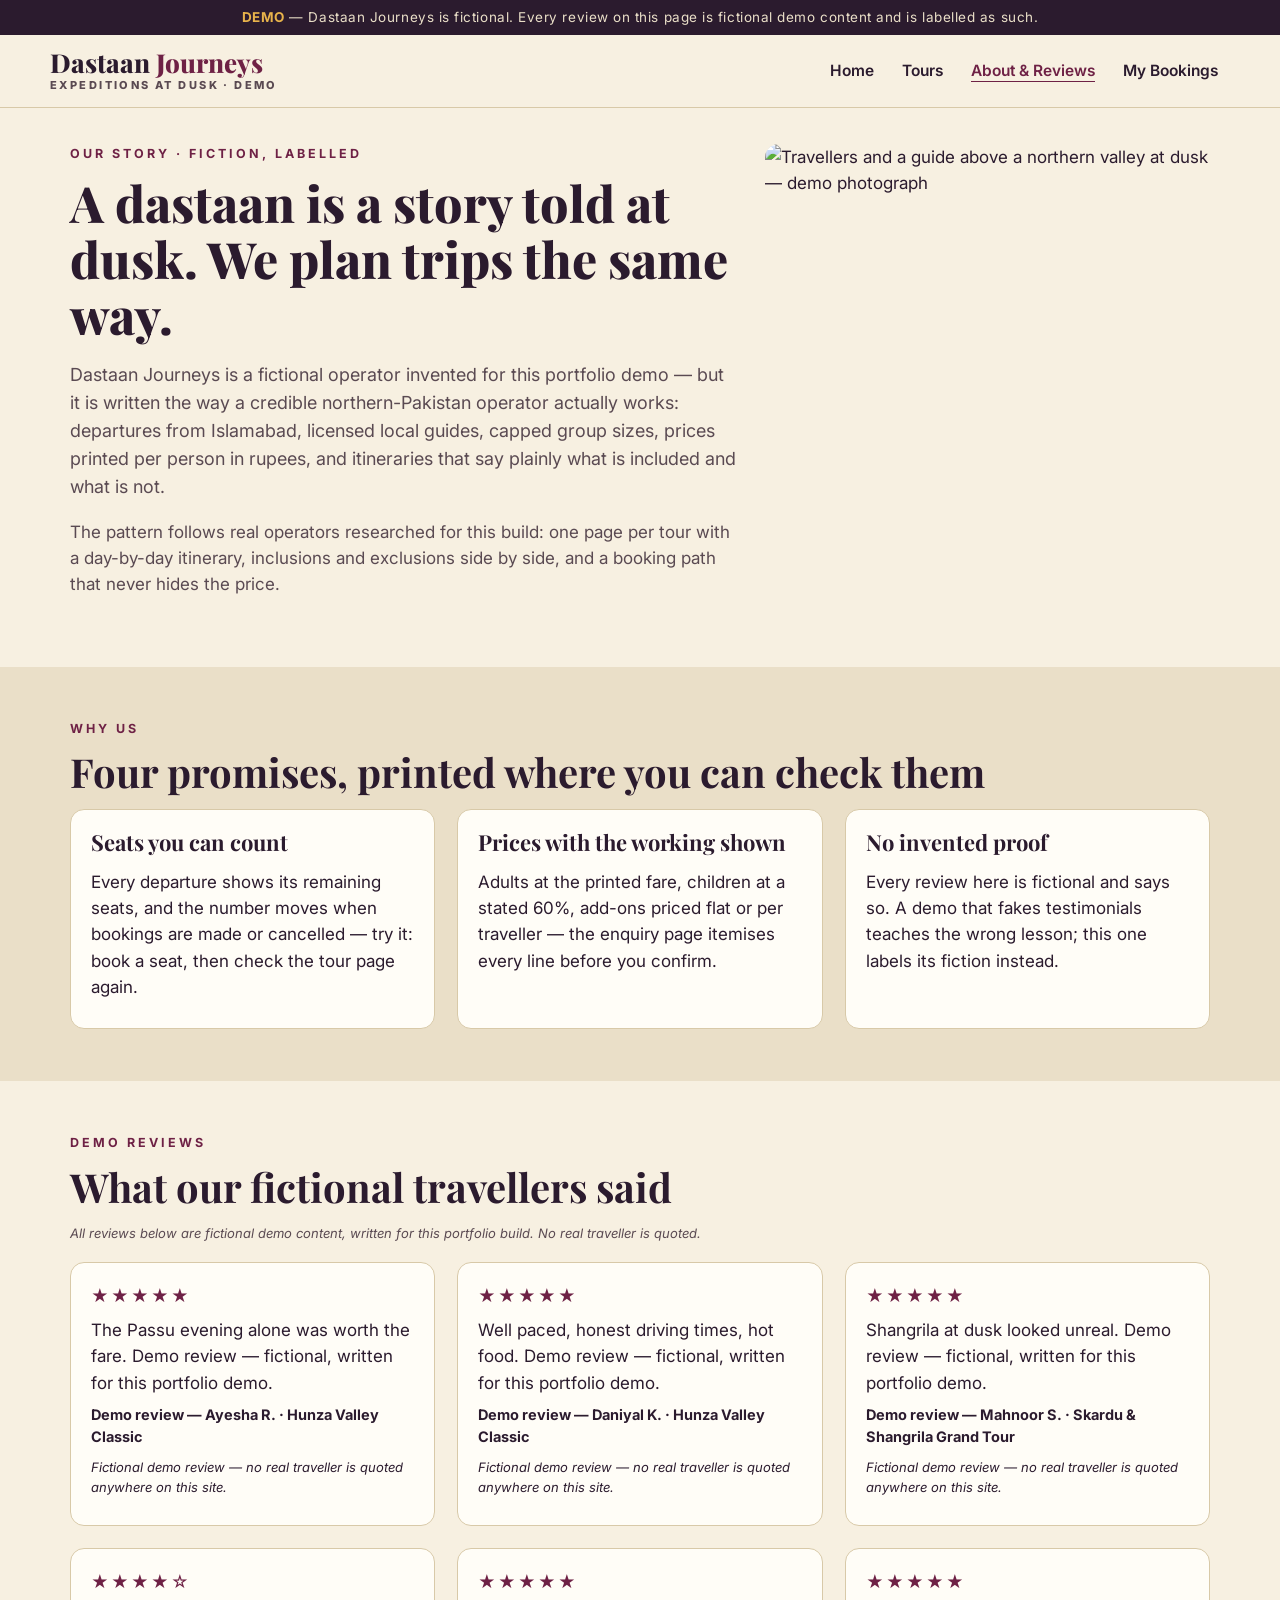
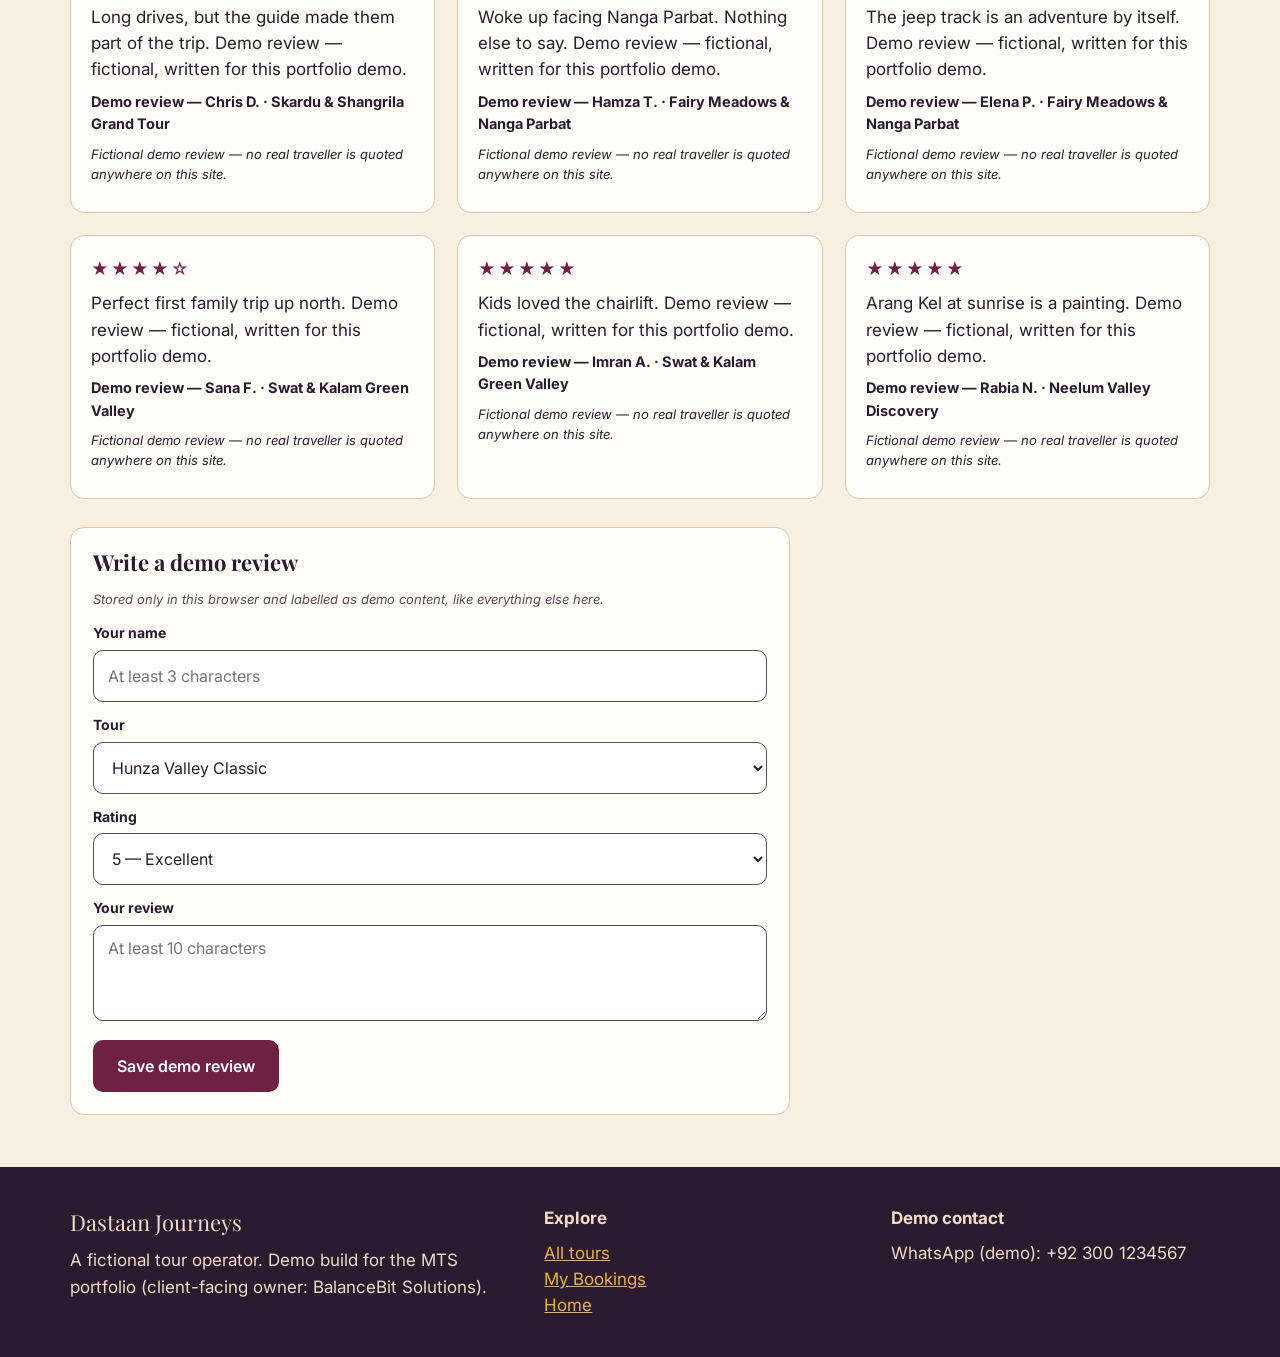
==== about.html @ e7854fab "Queue #10: Dastaan Journeys travel & tour booking demo (text files; images pending web-upload)" ====
<!DOCTYPE html>
<html lang="en">
<head>
<meta charset="utf-8">
<meta name="viewport" content="width=device-width, initial-scale=1">
<title>About &amp; Reviews — Dastaan Journeys (Demo)</title>
<meta name="description" content="DEMO: the fictional story of Dastaan Journeys, why travellers (in this fiction) choose it, and clearly labelled fictional demo reviews.">
<link rel="icon" href="assets/favicon.svg" type="image/svg+xml">
<link rel="preconnect" href="https://fonts.googleapis.com">
<link rel="preconnect" href="https://fonts.gstatic.com" crossorigin>
<link href="https://fonts.googleapis.com/css2?family=Playfair+Display:wght@600;700;800&family=Inter:wght@400;600;700;800&display=swap" rel="stylesheet">
<link rel="stylesheet" href="css/style.css">
</head>
<body>
<a class="skip" href="#main">Skip to content</a>
<div class="demo-bar"><strong>DEMO</strong> — Dastaan Journeys is fictional. Every review on this page is fictional demo content and is labelled as such.</div>
<header class="site"><div class="wrap site-in">
  <a class="logo" href="index.html">Dastaan <em>Journeys</em><small>Expeditions at dusk · Demo</small></a>
  <nav class="main" aria-label="Main">
    <a href="index.html">Home</a>
    <a href="tours.html">Tours</a>
    <a href="about.html" aria-current="page">About &amp; Reviews</a>
    <a href="bookings.html" data-nav-bookings>My Bookings</a>
  </nav>
</div></header>
<main id="main">
  <section class="band" style="padding-top:36px"><div class="wrap cols">
    <div>
      <p class="eyebrow">Our story · Fiction, labelled</p>
      <h1 style="font-size:clamp(34px,4.6vw,50px)">A dastaan is a story told at dusk. We plan trips the same way.</h1>
      <p style="color:var(--muted);font-size:18px">Dastaan Journeys is a fictional operator invented for this portfolio demo — but it is written the way a credible northern-Pakistan operator actually works: departures from Islamabad, licensed local guides, capped group sizes, prices printed per person in rupees, and itineraries that say plainly what is included and what is not.</p>
      <p style="color:var(--muted)">The pattern follows real operators researched for this build: one page per tour with a day-by-day itinerary, inclusions and exclusions side by side, and a booking path that never hides the price.</p>
    </div>
    <img src="assets/guide.jpg" alt="Travellers and a guide above a northern valley at dusk — demo photograph" style="border-radius:14px;width:100%;height:100%;object-fit:cover;min-height:280px">
  </div></section>

  <section class="band sand"><div class="wrap">
    <p class="eyebrow">Why us</p>
    <h2>Four promises, printed where you can check them</h2>
    <div class="grid">
      <article class="review"><h3>Seats you can count</h3><p>Every departure shows its remaining seats, and the number moves when bookings are made or cancelled — try it: book a seat, then check the tour page again.</p></article>
      <article class="review"><h3>Prices with the working shown</h3><p>Adults at the printed fare, children at a stated 60%, add-ons priced flat or per traveller — the enquiry page itemises every line before you confirm.</p></article>
      <article class="review"><h3>No invented proof</h3><p>Every review here is fictional and says so. A demo that fakes testimonials teaches the wrong lesson; this one labels its fiction instead.</p></article>
    </div>
  </div></section>

  <section class="band"><div class="wrap">
    <p class="eyebrow">Demo reviews</p>
    <h2>What our fictional travellers said</h2>
    <p class="demo-note" style="margin-bottom:18px">All reviews below are fictional demo content, written for this portfolio build. No real traveller is quoted.</p>
    <div class="grid" data-reviews></div>

    <div class="panel" style="margin-top:28px;max-width:720px">
      <h3 style="margin-top:0">Write a demo review</h3>
      <p class="demo-note">Stored only in this browser and labelled as demo content, like everything else here.</p>
      <form data-review-form novalidate style="display:grid;gap:12px">
        <div><label class="flabel" for="r-name">Your name</label>
          <input type="text" id="r-name" data-r-name placeholder="At least 3 characters">
          <p class="err" data-r-error="name"></p></div>
        <div><label class="flabel" for="r-tour">Tour</label>
          <select id="r-tour" data-r-tour></select></div>
        <div><label class="flabel" for="r-rating">Rating</label>
          <select id="r-rating" data-r-rating>
            <option value="5">5 — Excellent</option><option value="4">4 — Good</option>
            <option value="3">3 — Mixed</option><option value="2">2 — Poor</option><option value="1">1 — Bad</option>
          </select></div>
        <div><label class="flabel" for="r-text">Your review</label>
          <textarea id="r-text" data-r-text placeholder="At least 10 characters"></textarea>
          <p class="err" data-r-error="text"></p></div>
        <p style="margin:0"><button class="btn" type="submit">Save demo review</button></p>
      </form>
    </div>
  </div></section>
</main>
<footer class="site"><div class="wrap cols">
  <div><p style="font-family:var(--serif);font-size:22px;margin:0 0 8px">Dastaan Journeys</p>
  <p style="margin:0">A fictional tour operator. Demo build for the MTS portfolio (client-facing owner: BalanceBit Solutions).</p></div>
  <div><p style="font-weight:700;margin:0 0 8px">Explore</p>
  <p style="margin:0"><a href="tours.html">All tours</a><br><a href="bookings.html">My Bookings</a><br><a href="index.html">Home</a></p></div>
  <div><p style="font-weight:700;margin:0 0 8px">Demo contact</p>
  <p style="margin:0">WhatsApp (demo): +92 300 1234567</p></div>
</div></footer>
<script src="js/logic.js"></script>
<script src="js/site.js"></script>
<script>
(function () {
  "use strict";
  var L = window.TravelLogic, host = document.querySelector("[data-reviews]");
  function stored() { try { return JSON.parse(localStorage.getItem("tr_reviews") || "[]"); } catch (e) { return []; } }
  function render() {
    var base = [];
    L.TOURS.forEach(function (t) { t.reviews.forEach(function (r) { base.push({ r: r, tour: t.title }); }); });
    var mine = stored().map(function (r) { return { r: r, tour: (L.getTour(r.tourId) || {}).title || "" }; });
    host.innerHTML = mine.concat(base).slice(0, 9).map(function (x) { return TR.reviewHTML(x.r, x.tour); }).join("");
  }
  var sel = document.querySelector("[data-r-tour]");
  sel.innerHTML = L.TOURS.map(function (t) { return '<option value="' + t.id + '">' + t.title + '</option>'; }).join("");
  document.querySelector("[data-review-form]").addEventListener("submit", function (e) {
    e.preventDefault();
    var name = document.querySelector("[data-r-name]").value.trim(), text = document.querySelector("[data-r-text]").value.trim();
    var ok = true;
    var en = document.querySelector('[data-r-error="name"]'), et = document.querySelector('[data-r-error="text"]');
    en.textContent = name.length < 3 ? "Enter your name (at least 3 characters)." : "";
    et.textContent = text.length < 10 ? "Write a little more — a review needs at least 10 characters." : "";
    if (name.length < 3 || text.length < 10) ok = false;
    if (!ok) return;
    var all = stored();
    all.unshift({ name: "Demo review — " + name, rating: parseInt(document.querySelector("[data-r-rating]").value, 10), text: text + " (Demo review — written on this device.)", tourId: sel.value });
    localStorage.setItem("tr_reviews", JSON.stringify(all));
    document.querySelector("[data-r-name]").value = ""; document.querySelector("[data-r-text]").value = "";
    render();
  });
  render();
})();
</script>
</body>
</html>
---- css/style.css ----
/* Dastaan Journeys — Dusk Expedition Editorial.
   Tokens: paper #F7F0E1 · plum-ink #2B1B2E · plum accent #6E2145 · sand #EADFC8 ·
   dusk gold #E8B34B (on dark only) · muted #5A4A52 · error #B3261E (only extra hue). */
:root{
  --paper:#F7F0E1; --ink:#2B1B2E; --plum:#6E2145; --sand:#EADFC8; --gold:#E8B34B;
  --muted:#5A4A52; --line:#D8C9A8; --err:#B3261E; --card:#FFFDF7;
  --serif:"Playfair Display",Georgia,serif; --sans:"Inter",system-ui,sans-serif;
}
*{box-sizing:border-box}
html{scroll-behavior:smooth}
body{margin:0;background:var(--paper);color:var(--ink);font-family:var(--sans);font-size:17px;line-height:1.55}
img{max-width:100%;display:block}
a{color:var(--plum)}
:focus-visible{outline:3px solid var(--plum);outline-offset:2px}
.skip{position:absolute;left:-9999px;top:0;background:var(--ink);color:var(--paper);padding:10px 16px;z-index:50}
.skip:focus{left:8px;top:8px}
.wrap{max-width:1180px;margin:0 auto;padding:0 20px}
.demo-bar{background:var(--ink);color:var(--sand);text-align:center;font-size:13.5px;letter-spacing:.04em;padding:7px 12px}
.demo-bar strong{color:var(--gold)}
header.site{background:var(--paper);border-bottom:1px solid var(--line)}
.site-in{display:flex;align-items:center;gap:18px;flex-wrap:wrap;padding:14px 0}
.logo{font-family:var(--serif);font-weight:800;font-size:26px;color:var(--ink);text-decoration:none;line-height:1}
.logo em{color:var(--plum);font-style:normal}
.logo small{display:block;font-family:var(--sans);font-size:11px;letter-spacing:.22em;text-transform:uppercase;color:var(--muted);margin-top:4px}
nav.main{margin-left:auto;display:flex;gap:4px;flex-wrap:wrap}
nav.main a{color:var(--ink);text-decoration:none;padding:10px 12px;font-weight:600;font-size:15.5px;border-radius:8px;min-height:44px;display:inline-flex;align-items:center}
nav.main a[aria-current="page"]{color:var(--plum);text-decoration:underline;text-underline-offset:5px}
.btn{display:inline-flex;align-items:center;justify-content:center;gap:8px;background:var(--plum);color:#fff;border:2px solid var(--plum);
  font:600 16px var(--sans);padding:12px 22px;border-radius:10px;cursor:pointer;text-decoration:none;min-height:52px}
.btn:hover{background:#571A37;border-color:#571A37}
.btn.ghost{background:transparent;color:var(--plum)}
.btn.ghost:hover{background:var(--sand)}
.btn.dark{background:var(--ink);border-color:var(--ink);color:var(--paper)}
.btn.small{min-height:44px;padding:8px 16px;font-size:15px}
.btn.wa{background:var(--ink);border-color:var(--ink);color:var(--paper)}
.hero{background:var(--ink);color:var(--paper)}
.hero-in{display:grid;grid-template-columns:1.05fr .95fr;gap:0;align-items:stretch}
.hero-copy{padding:52px 44px 52px 0}
.eyebrow{letter-spacing:.24em;text-transform:uppercase;font-size:12.5px;font-weight:700;color:var(--plum);margin:0 0 12px}
.hero .eyebrow{color:var(--gold)}
h1,h2,h3{font-family:var(--serif);line-height:1.12;margin:0 0 14px}
h1{font-size:clamp(38px,5.4vw,62px);font-weight:800}
h2{font-size:clamp(28px,3.4vw,40px);font-weight:700}
h3{font-size:22px;font-weight:700}
.hero p.lede{font-size:19px;color:var(--sand);max-width:34em}
.hero-img{width:100%;height:100%;object-fit:cover;min-height:340px;animation:drift 24s ease-in-out infinite alternate}
@keyframes drift{from{transform:scale(1)}to{transform:scale(1.06)}}
.hero-stats{display:flex;gap:26px;flex-wrap:wrap;margin-top:26px}
.hero-stats div strong{display:block;font-family:var(--serif);font-size:26px;color:var(--gold)}
.hero-stats div span{font-size:13.5px;color:var(--sand)}
section.band{padding:52px 0}
section.band.sand{background:var(--sand)}
section.band.dark{background:var(--ink);color:var(--paper)}
section.band.dark .eyebrow{color:var(--gold)}
section.band.dark p{color:var(--sand)}
.grid{display:grid;grid-template-columns:repeat(3,1fr);gap:22px}
.grid.two{grid-template-columns:repeat(2,1fr)}
.card{background:var(--card);border:1px solid var(--line);border-radius:14px;overflow:hidden;display:flex;flex-direction:column}
.card img{width:100%;height:210px;object-fit:cover}
.card-body{padding:18px 20px 20px;display:flex;flex-direction:column;gap:8px;flex:1}
.card .meta{display:flex;gap:8px;flex-wrap:wrap;font-size:13px;color:var(--muted)}
.tag{border:1px solid var(--line);border-radius:999px;padding:2px 10px;background:var(--paper);color:var(--ink);font-weight:600}
.card h3{margin:2px 0 0}
.card h3 a{color:var(--ink);text-decoration:none}
.card p{margin:0;color:var(--muted);font-size:15.5px}
.card-foot{margin-top:auto;display:flex;align-items:center;justify-content:space-between;gap:10px;padding-top:10px}
.price{font-family:var(--serif);font-size:21px;font-weight:800;color:var(--plum);white-space:nowrap}
.price small{display:block;font-family:var(--sans);font-size:12px;font-weight:600;color:var(--muted)}
.filters{background:var(--card);border:1px solid var(--line);border-radius:14px;padding:18px 20px;display:grid;grid-template-columns:1.4fr 1fr 1fr 1fr;gap:14px;align-items:end}
label.flabel{display:block;font-weight:700;font-size:14px;margin-bottom:6px}
input[type="text"],input[type="email"],input[type="tel"],input[type="number"],select,textarea{
  width:100%;font:400 16px var(--sans);padding:12px 14px;min-height:52px;border:1.5px solid var(--muted);
  border-radius:10px;background:#fff;color:var(--ink)}
textarea{min-height:96px}
.count-line{font-weight:600;margin:18px 0 14px}
.empty{border:1.5px dashed var(--plum);border-radius:14px;padding:28px;background:var(--card);text-align:center}
.review{background:var(--card);border:1px solid var(--line);border-radius:14px;padding:20px}
.review .stars{color:var(--plum);letter-spacing:2px;font-size:17px}
.review p{margin:8px 0;color:var(--ink)}
.review .who{font-weight:700;font-size:14.5px}
.demo-note{font-size:13px;color:var(--muted);font-style:italic}
.itin{border:1px solid var(--line);border-radius:14px;background:var(--card);overflow:hidden}
.itin details{border-bottom:1px solid var(--line)}
.itin details:last-child{border-bottom:0}
.itin summary{cursor:pointer;padding:16px 20px;font-weight:700;min-height:52px;display:flex;gap:12px;align-items:center;list-style:none}
.itin summary::-webkit-details-marker{display:none}
.itin summary .dnum{font-family:var(--serif);color:var(--plum);font-size:20px;min-width:64px}
.itin details p{margin:0;padding:0 20px 18px 96px;color:var(--muted)}
.cols{display:grid;grid-template-columns:1.5fr 1fr;gap:28px;align-items:start}
.panel{background:var(--card);border:1px solid var(--line);border-radius:14px;padding:22px}
.panel ul{margin:8px 0;padding-left:20px}
.panel li{margin:5px 0}
.dep{display:flex;justify-content:space-between;gap:10px;border:1px solid var(--line);border-radius:10px;padding:12px 14px;margin:8px 0;background:var(--paper);flex-wrap:wrap}
.dep strong{font-size:15.5px}
.seats{color:var(--plum);font-weight:700}
form.book{display:grid;gap:16px}
.frow{display:grid;grid-template-columns:1fr 1fr;gap:14px}
.err{color:var(--err);font-size:14.5px;font-weight:600;margin:6px 0 0;min-height:0}
.err:empty{display:none}
.addon{display:flex;gap:12px;align-items:flex-start;border:1px solid var(--line);border-radius:10px;padding:12px 14px;background:var(--paper)}
.addon input{width:22px;height:22px;margin-top:3px;flex:none}
.addon .aprice{margin-left:auto;font-weight:700;color:var(--plum);white-space:nowrap}
.quote{background:var(--sand);border-radius:12px;padding:18px 20px}
.quote table{width:100%;border-collapse:collapse}
.quote td{padding:5px 0;vertical-align:top}
.quote td.n{text-align:right;font-variant-numeric:tabular-nums;white-space:nowrap;padding-left:14px}
.quote tr.total td{border-top:2px solid var(--ink);font-weight:800;font-size:19px;padding-top:10px}
.confirm{background:var(--card);border:2px solid var(--plum);border-radius:14px;padding:26px}
.confirm .ref{font-family:var(--serif);font-size:30px;color:var(--plum);font-weight:800}
.booking-card{background:var(--card);border:1px solid var(--line);border-radius:14px;padding:20px;margin-bottom:16px}
footer.site{background:var(--ink);color:var(--sand);padding:38px 0;margin-top:0}
footer.site a{color:var(--gold)}
footer.site .cols{grid-template-columns:1.4fr 1fr 1fr}
.clock-note{background:var(--sand);border-radius:10px;padding:10px 14px;font-size:14.5px;font-weight:600}
@media (max-width:900px){
  .grid,.grid.two{grid-template-columns:1fr 1fr}
  .filters{grid-template-columns:1fr 1fr}
  .hero-in{grid-template-columns:1fr}
  .hero-copy{padding:36px 0 28px}
  .hero-img{min-height:240px}
  .cols{grid-template-columns:1fr}
  footer.site .cols{grid-template-columns:1fr}
}
@media (max-width:560px){
  .grid,.grid.two{grid-template-columns:1fr}
  .filters,.frow{grid-template-columns:1fr}
  .itin details p{padding-left:20px}
  .site-in{gap:8px}
  nav.main a{padding:9px 8px;font-size:14.5px}
  body{font-size:16px}
}
@media (prefers-reduced-motion: reduce){
  html{scroll-behavior:auto}
  .hero-img{animation:none}
  *{transition:none!important}
}
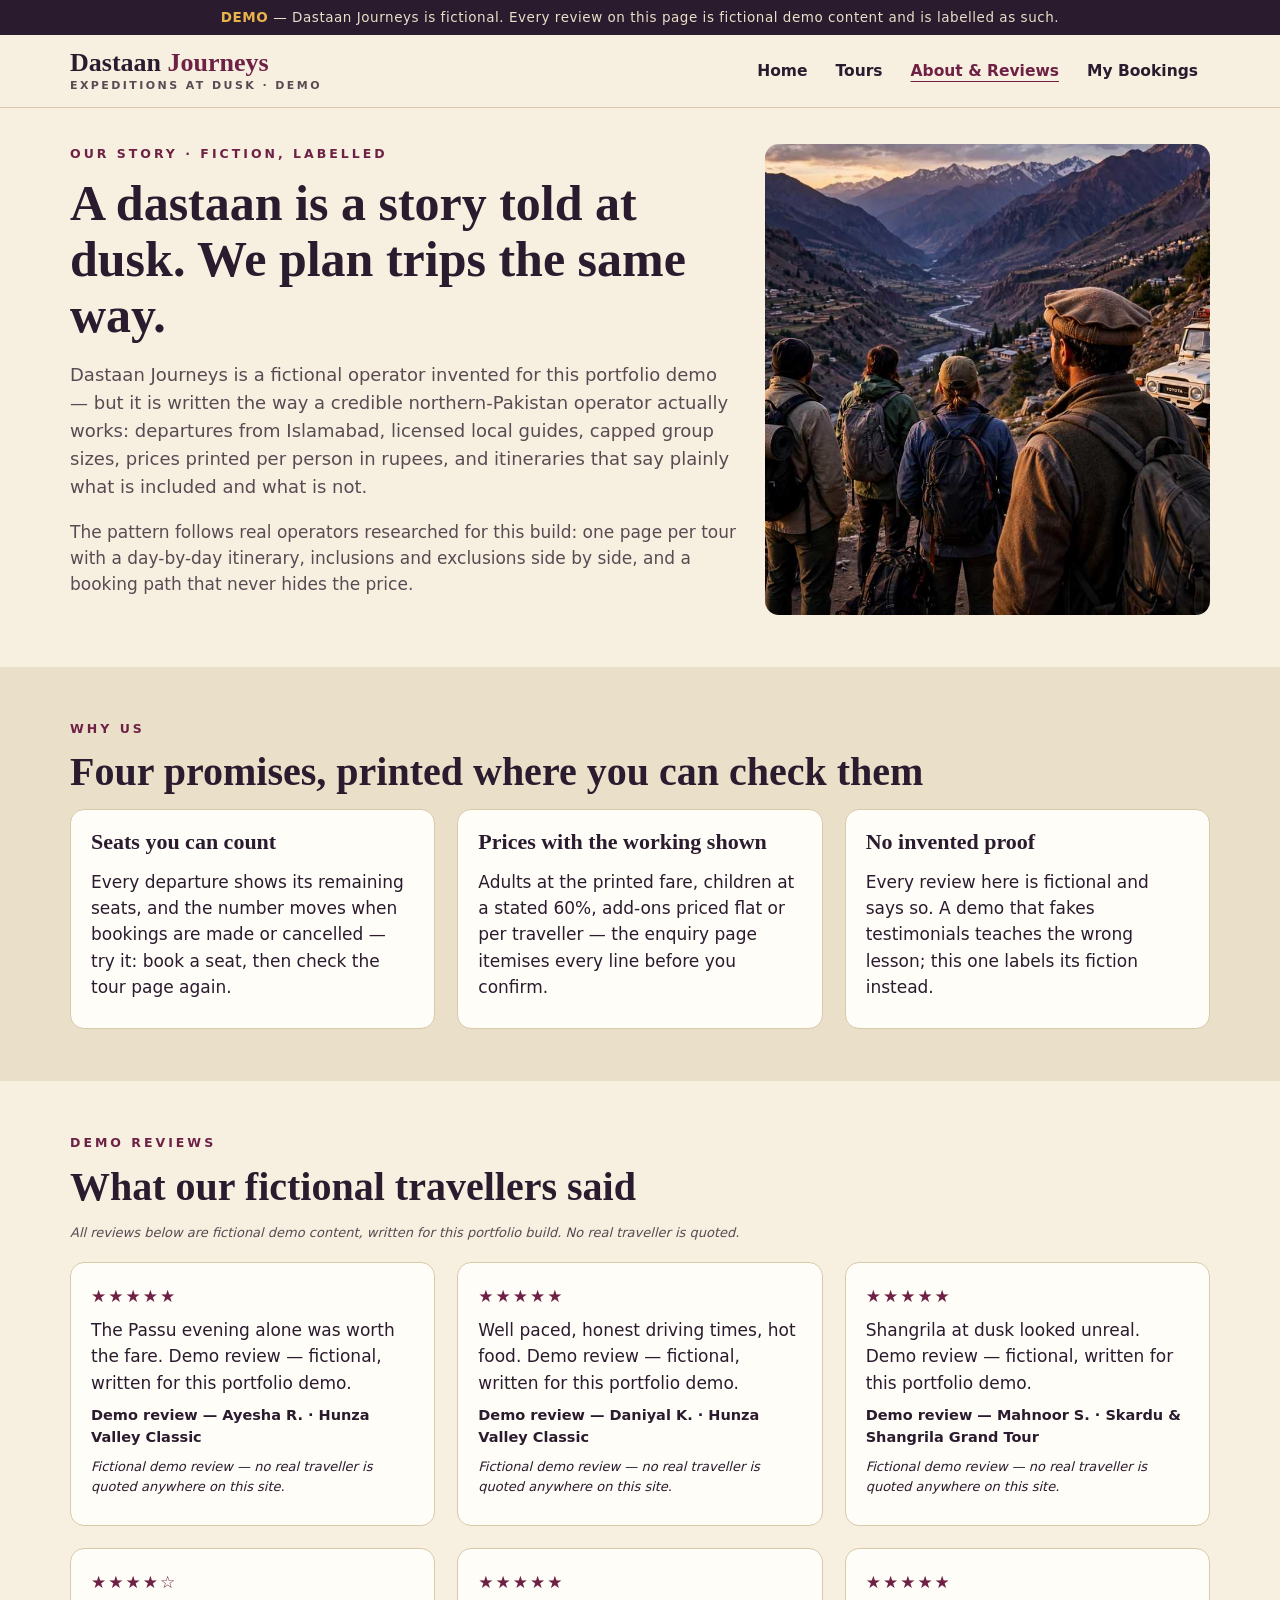
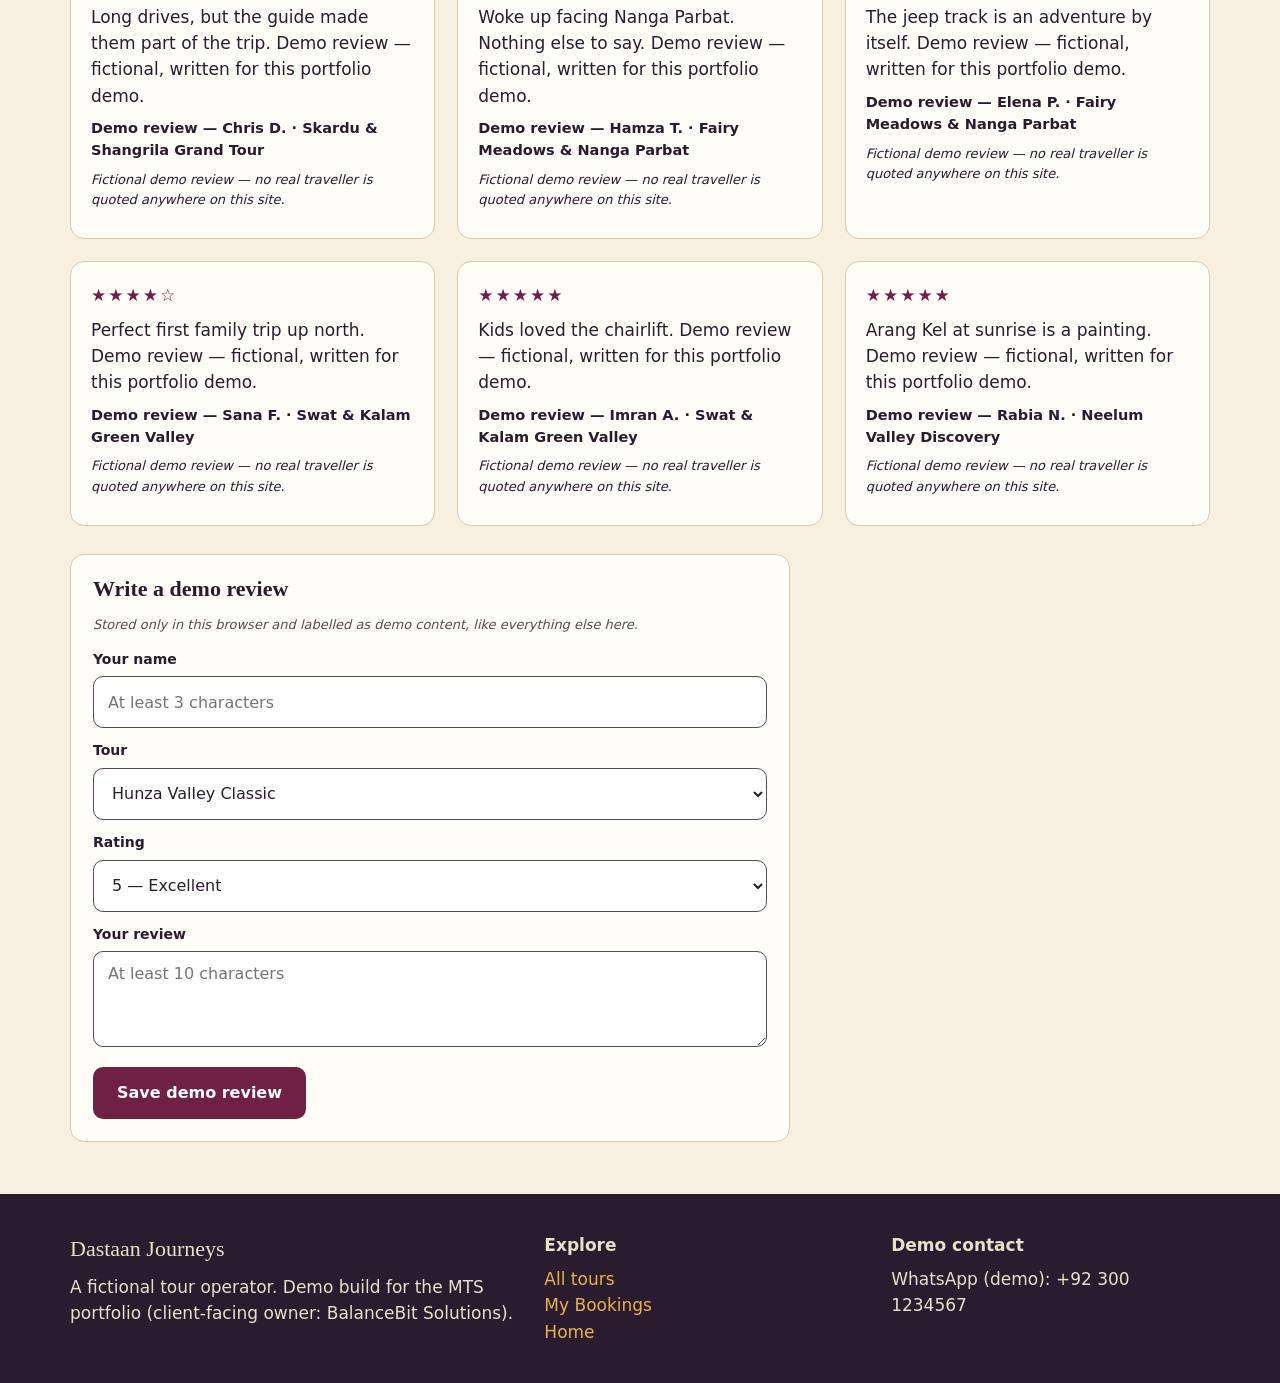
==== commit 90399912: "Premium upgrade batch 2026-11-22: audit fixes + premium ladder + static capture mode + self-hosted f" ====
--- a/about.html
+++ b/about.html
@@ -6,9 +6,9 @@
 <title>About &amp; Reviews — Dastaan Journeys (Demo)</title>
 <meta name="description" content="DEMO: the fictional story of Dastaan Journeys, why travellers (in this fiction) choose it, and clearly labelled fictional demo reviews.">
 <link rel="icon" href="assets/favicon.svg" type="image/svg+xml">
-<link rel="preconnect" href="https://fonts.googleapis.com">
-<link rel="preconnect" href="https://fonts.gstatic.com" crossorigin>
-<link href="https://fonts.googleapis.com/css2?family=Playfair+Display:wght@600;700;800&family=Inter:wght@400;600;700;800&display=swap" rel="stylesheet">
+
+
+<link rel="stylesheet" href="assets/fonts/fonts.css">
 <link rel="stylesheet" href="css/style.css">
 </head>
 <body>
--- a/assets/fonts/fonts.css
+++ b/assets/fonts/fonts.css
@@ -0,0 +1,129 @@
+/* Self-hosted webfonts (Google Fonts, OFL) — downloaded 2026-11-22.
+   Replaces the fonts.googleapis.com stylesheet so the design renders
+   identically with or without external network access. */
+/* latin */
+@font-face {
+  font-family: 'Inter';
+  font-style: normal;
+  font-weight: 400;
+  font-display: swap;
+  src: url(./inter-normal-latin-56724408.woff2) format('woff2');
+  unicode-range: U+0000-00FF, U+0131, U+0152-0153, U+02BB-02BC, U+02C6, U+02DA, U+02DC, U+0304, U+0308, U+0329, U+2000-206F, U+20AC, U+2122, U+2191, U+2193, U+2212, U+2215, U+FEFF, U+FFFD;
+}
+/* latin-ext */
+@font-face {
+  font-family: 'Inter';
+  font-style: normal;
+  font-weight: 400;
+  font-display: swap;
+  src: url(./inter-normal-latin-ext-39529051.woff2) format('woff2');
+  unicode-range: U+0100-02BA, U+02BD-02C5, U+02C7-02CC, U+02CE-02D7, U+02DD-02FF, U+0304, U+0308, U+0329, U+1D00-1DBF, U+1E00-1E9F, U+1EF2-1EFF, U+2020, U+20A0-20AB, U+20AD-20C4, U+2113, U+2C60-2C7F, U+A720-A7FF;
+}
+/* latin */
+@font-face {
+  font-family: 'Inter';
+  font-style: normal;
+  font-weight: 600;
+  font-display: swap;
+  src: url(./inter-normal-latin-56724408.woff2) format('woff2');
+  unicode-range: U+0000-00FF, U+0131, U+0152-0153, U+02BB-02BC, U+02C6, U+02DA, U+02DC, U+0304, U+0308, U+0329, U+2000-206F, U+20AC, U+2122, U+2191, U+2193, U+2212, U+2215, U+FEFF, U+FFFD;
+}
+/* latin-ext */
+@font-face {
+  font-family: 'Inter';
+  font-style: normal;
+  font-weight: 600;
+  font-display: swap;
+  src: url(./inter-normal-latin-ext-39529051.woff2) format('woff2');
+  unicode-range: U+0100-02BA, U+02BD-02C5, U+02C7-02CC, U+02CE-02D7, U+02DD-02FF, U+0304, U+0308, U+0329, U+1D00-1DBF, U+1E00-1E9F, U+1EF2-1EFF, U+2020, U+20A0-20AB, U+20AD-20C4, U+2113, U+2C60-2C7F, U+A720-A7FF;
+}
+/* latin */
+@font-face {
+  font-family: 'Inter';
+  font-style: normal;
+  font-weight: 700;
+  font-display: swap;
+  src: url(./inter-normal-latin-56724408.woff2) format('woff2');
+  unicode-range: U+0000-00FF, U+0131, U+0152-0153, U+02BB-02BC, U+02C6, U+02DA, U+02DC, U+0304, U+0308, U+0329, U+2000-206F, U+20AC, U+2122, U+2191, U+2193, U+2212, U+2215, U+FEFF, U+FFFD;
+}
+/* latin-ext */
+@font-face {
+  font-family: 'Inter';
+  font-style: normal;
+  font-weight: 700;
+  font-display: swap;
+  src: url(./inter-normal-latin-ext-39529051.woff2) format('woff2');
+  unicode-range: U+0100-02BA, U+02BD-02C5, U+02C7-02CC, U+02CE-02D7, U+02DD-02FF, U+0304, U+0308, U+0329, U+1D00-1DBF, U+1E00-1E9F, U+1EF2-1EFF, U+2020, U+20A0-20AB, U+20AD-20C4, U+2113, U+2C60-2C7F, U+A720-A7FF;
+}
+/* latin */
+@font-face {
+  font-family: 'Inter';
+  font-style: normal;
+  font-weight: 800;
+  font-display: swap;
+  src: url(./inter-normal-latin-56724408.woff2) format('woff2');
+  unicode-range: U+0000-00FF, U+0131, U+0152-0153, U+02BB-02BC, U+02C6, U+02DA, U+02DC, U+0304, U+0308, U+0329, U+2000-206F, U+20AC, U+2122, U+2191, U+2193, U+2212, U+2215, U+FEFF, U+FFFD;
+}
+/* latin-ext */
+@font-face {
+  font-family: 'Inter';
+  font-style: normal;
+  font-weight: 800;
+  font-display: swap;
+  src: url(./inter-normal-latin-ext-39529051.woff2) format('woff2');
+  unicode-range: U+0100-02BA, U+02BD-02C5, U+02C7-02CC, U+02CE-02D7, U+02DD-02FF, U+0304, U+0308, U+0329, U+1D00-1DBF, U+1E00-1E9F, U+1EF2-1EFF, U+2020, U+20A0-20AB, U+20AD-20C4, U+2113, U+2C60-2C7F, U+A720-A7FF;
+}
+/* latin */
+@font-face {
+  font-family: 'Playfair Display';
+  font-style: normal;
+  font-weight: 600;
+  font-display: swap;
+  src: url(./playfair-display-normal-latin-48d1e9cd.woff2) format('woff2');
+  unicode-range: U+0000-00FF, U+0131, U+0152-0153, U+02BB-02BC, U+02C6, U+02DA, U+02DC, U+0304, U+0308, U+0329, U+2000-206F, U+20AC, U+2122, U+2191, U+2193, U+2212, U+2215, U+FEFF, U+FFFD;
+}
+/* latin-ext */
+@font-face {
+  font-family: 'Playfair Display';
+  font-style: normal;
+  font-weight: 600;
+  font-display: swap;
+  src: url(./playfair-display-normal-latin-ext-4136269b.woff2) format('woff2');
+  unicode-range: U+0100-02BA, U+02BD-02C5, U+02C7-02CC, U+02CE-02D7, U+02DD-02FF, U+0304, U+0308, U+0329, U+1D00-1DBF, U+1E00-1E9F, U+1EF2-1EFF, U+2020, U+20A0-20AB, U+20AD-20C4, U+2113, U+2C60-2C7F, U+A720-A7FF;
+}
+/* latin */
+@font-face {
+  font-family: 'Playfair Display';
+  font-style: normal;
+  font-weight: 700;
+  font-display: swap;
+  src: url(./playfair-display-normal-latin-48d1e9cd.woff2) format('woff2');
+  unicode-range: U+0000-00FF, U+0131, U+0152-0153, U+02BB-02BC, U+02C6, U+02DA, U+02DC, U+0304, U+0308, U+0329, U+2000-206F, U+20AC, U+2122, U+2191, U+2193, U+2212, U+2215, U+FEFF, U+FFFD;
+}
+/* latin-ext */
+@font-face {
+  font-family: 'Playfair Display';
+  font-style: normal;
+  font-weight: 700;
+  font-display: swap;
+  src: url(./playfair-display-normal-latin-ext-4136269b.woff2) format('woff2');
+  unicode-range: U+0100-02BA, U+02BD-02C5, U+02C7-02CC, U+02CE-02D7, U+02DD-02FF, U+0304, U+0308, U+0329, U+1D00-1DBF, U+1E00-1E9F, U+1EF2-1EFF, U+2020, U+20A0-20AB, U+20AD-20C4, U+2113, U+2C60-2C7F, U+A720-A7FF;
+}
+/* latin */
+@font-face {
+  font-family: 'Playfair Display';
+  font-style: normal;
+  font-weight: 800;
+  font-display: swap;
+  src: url(./playfair-display-normal-latin-48d1e9cd.woff2) format('woff2');
+  unicode-range: U+0000-00FF, U+0131, U+0152-0153, U+02BB-02BC, U+02C6, U+02DA, U+02DC, U+0304, U+0308, U+0329, U+2000-206F, U+20AC, U+2122, U+2191, U+2193, U+2212, U+2215, U+FEFF, U+FFFD;
+}
+/* latin-ext */
+@font-face {
+  font-family: 'Playfair Display';
+  font-style: normal;
+  font-weight: 800;
+  font-display: swap;
+  src: url(./playfair-display-normal-latin-ext-4136269b.woff2) format('woff2');
+  unicode-range: U+0100-02BA, U+02BD-02C5, U+02C7-02CC, U+02CE-02D7, U+02DD-02FF, U+0304, U+0308, U+0329, U+1D00-1DBF, U+1E00-1E9F, U+1EF2-1EFF, U+2020, U+20A0-20AB, U+20AD-20C4, U+2113, U+2C60-2C7F, U+A720-A7FF;
+}
--- a/css/style.css
+++ b/css/style.css
@@ -10,7 +10,7 @@
 html{scroll-behavior:smooth}
 body{margin:0;background:var(--paper);color:var(--ink);font-family:var(--sans);font-size:17px;line-height:1.55}
 img{max-width:100%;display:block}
-a{color:var(--plum)}
+a{color:var(--plum);text-decoration:none}
 :focus-visible{outline:3px solid var(--plum);outline-offset:2px}
 .skip{position:absolute;left:-9999px;top:0;background:var(--ink);color:var(--paper);padding:10px 16px;z-index:50}
 .skip:focus{left:8px;top:8px}
@@ -18,7 +18,7 @@
 .demo-bar{background:var(--ink);color:var(--sand);text-align:center;font-size:13.5px;letter-spacing:.04em;padding:7px 12px}
 .demo-bar strong{color:var(--gold)}
 header.site{background:var(--paper);border-bottom:1px solid var(--line)}
-.site-in{display:flex;align-items:center;gap:18px;flex-wrap:wrap;padding:14px 0}
+.site-in{display:flex;align-items:center;gap:18px;flex-wrap:wrap;padding-block:14px}
 .logo{font-family:var(--serif);font-weight:800;font-size:26px;color:var(--ink);text-decoration:none;line-height:1}
 .logo em{color:var(--plum);font-style:normal}
 .logo small{display:block;font-family:var(--sans);font-size:11px;letter-spacing:.22em;text-transform:uppercase;color:var(--muted);margin-top:4px}
@@ -126,7 +126,8 @@
   .filters,.frow{grid-template-columns:1fr}
   .itin details p{padding-left:20px}
   .site-in{gap:8px}
-  nav.main a{padding:9px 8px;font-size:14.5px}
+  nav.main{gap:2px}
+  nav.main a{padding:9px 5px;font-size:14.5px}
   body{font-size:16px}
 }
 @media (prefers-reduced-motion: reduce){
@@ -134,3 +135,28 @@
   .hero-img{animation:none}
   *{transition:none!important}
 }
+/* === Premium upgrade 2026-11-22 (Travel) === */
+.feeling{font-family:var(--serif);font-style:italic;font-size:clamp(20px,2.6vw,27px);color:var(--gold);margin:0 0 10px;max-width:22em}
+.chapter{background:var(--ink);color:var(--paper)}
+.chapter .eyebrow{color:var(--gold)}
+.chapter-hint{color:var(--sand);max-width:36em}
+/* Default state (no-JS, reduced motion, pre-init): complete vertical stack, every photo visible */
+.htrack{display:flex;flex-direction:column;gap:22px;padding:10px 20px 6px;max-width:1180px;margin:0 auto}
+.hpanel{background:var(--card);color:var(--ink);border-radius:14px;overflow:hidden}
+.hpanel img{width:100%;height:300px;object-fit:cover}
+.hpanel-copy{padding:20px 22px}
+.hday{font-family:var(--serif);color:var(--plum);font-weight:800;letter-spacing:.14em;text-transform:uppercase;font-size:13px;margin:0 0 6px}
+.hpanel-copy p{color:var(--muted);margin:0}
+.hpanel-end{display:flex;align-items:center;background:var(--sand)}
+/* Premium-on state (JS + motion allowed): pinned horizontal track */
+html.premium-on .htrack-wrap{overflow:hidden}
+html.premium-on .htrack{flex-direction:row;max-width:none;margin:0;padding:6vh 6vw;gap:4vw;width:max-content;align-items:stretch}
+html.premium-on .hpanel{flex:0 0 min(72vw,880px);display:flex;flex-direction:column}
+html.premium-on .hpanel img{height:52vh;flex:none}
+html.premium-on .hpanel-end{flex-basis:min(56vw,620px)}
+@media (max-width:700px){html.premium-on .hpanel{flex-basis:86vw}html.premium-on .hpanel img{height:44vh}}
+@media (prefers-reduced-motion: reduce){
+ .hero-img{animation:none}
+ html.premium-on .htrack{flex-direction:column;width:auto;max-width:1180px;margin:0 auto;padding:10px 20px 6px}
+ html.premium-on .hpanel{flex:none}
+}
